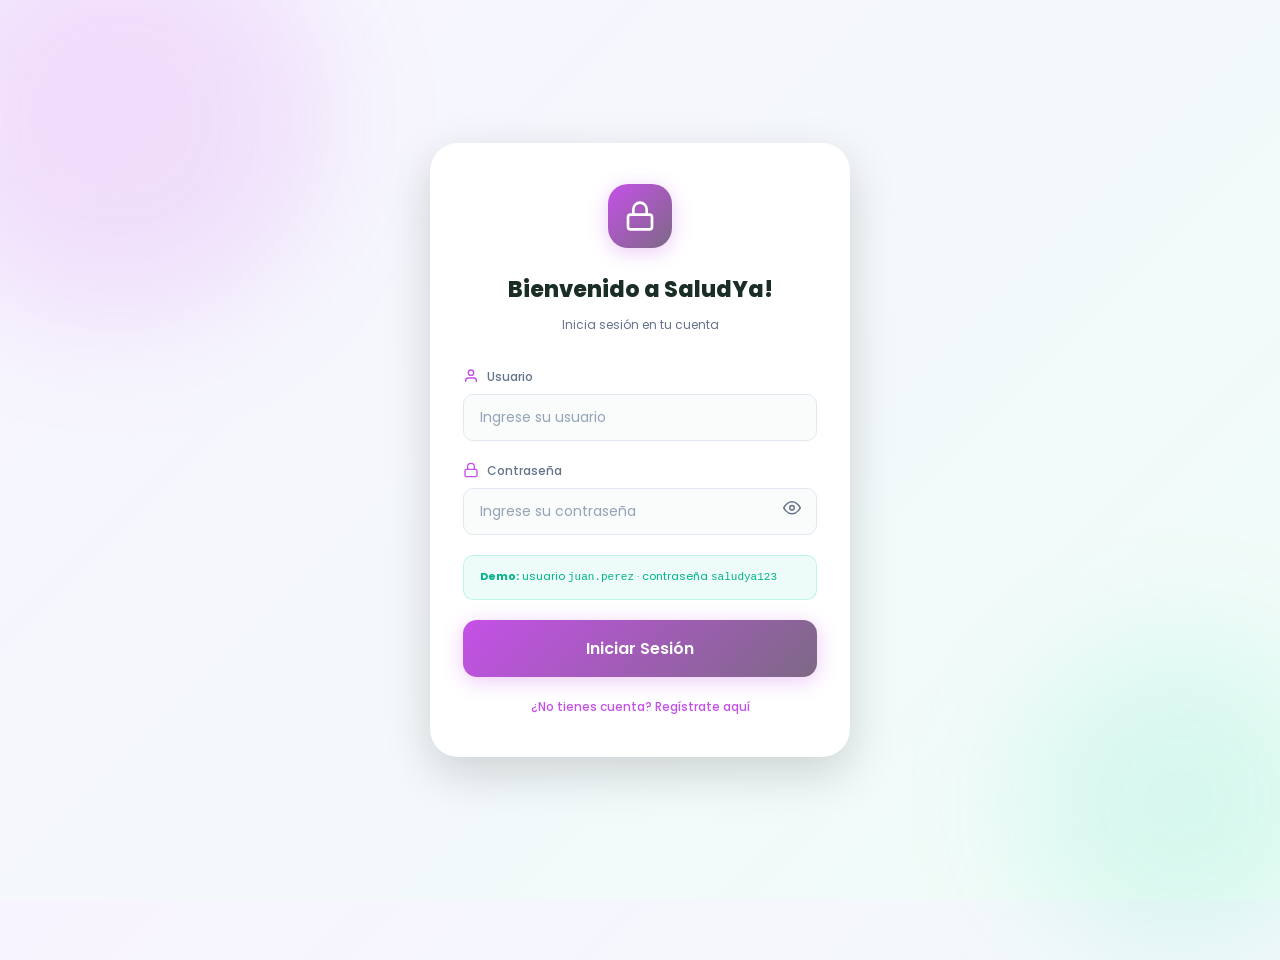
==== index.html @ fa6fcc3b "Subir todos los archivos" ====
<!DOCTYPE html>
<html lang="es">
<head>
  <meta charset="UTF-8">
  <meta name="viewport" content="width=device-width, initial-scale=1.0">
  <title>SaludYa! — Iniciar Sesión</title>
  <link rel="stylesheet" href="css/variables.css">
  <link rel="stylesheet" href="css/components.css">
  <link rel="stylesheet" href="css/login.css">
</head>
<body class="login-body">

  <div class="login-card">
    <!-- Logo -->
    <div class="login-logo">
      <svg width="32" height="32" viewBox="0 0 24 24" fill="none" stroke="currentColor" stroke-width="2">
        <rect x="3" y="11" width="18" height="11" rx="2" ry="2"/>
        <path d="M7 11V7a5 5 0 0 1 10 0v4"/>
      </svg>
    </div>

    <h1 class="login-title">Bienvenido a SaludYa!</h1>
    <p class="login-subtitle">Inicia sesión en tu cuenta</p>

    <!-- Error -->
    <div class="login-error" id="loginError">
      <svg width="16" height="16" viewBox="0 0 24 24" fill="none" stroke="currentColor" stroke-width="2">
        <circle cx="12" cy="12" r="10"/><line x1="15" y1="9" x2="9" y2="15"/><line x1="9" y1="9" x2="15" y2="15"/>
      </svg>
      <span></span>
    </div>

    <form id="loginForm" class="login-form" novalidate>
      <!-- Username -->
      <div class="form-group">
        <label class="form-label" for="username">
          <svg width="16" height="16" viewBox="0 0 24 24" fill="none" stroke="currentColor" stroke-width="2">
            <path d="M20 21v-2a4 4 0 0 0-4-4H8a4 4 0 0 0-4 4v2"/><circle cx="12" cy="7" r="4"/>
          </svg>
          Usuario
        </label>
        <input
          type="text"
          id="username"
          class="form-control"
          placeholder="Ingrese su usuario"
          autocomplete="username"
        >
      </div>

      <!-- Password -->
      <div class="form-group">
        <label class="form-label" for="password">
          <svg width="16" height="16" viewBox="0 0 24 24" fill="none" stroke="currentColor" stroke-width="2">
            <rect x="3" y="11" width="18" height="11" rx="2"/><path d="M7 11V7a5 5 0 0 1 10 0v4"/>
          </svg>
          Contraseña
        </label>
        <div class="input-wrapper">
          <input
            type="password"
            id="password"
            class="form-control"
            placeholder="Ingrese su contraseña"
            autocomplete="current-password"
          >
          <span class="input-icon" id="togglePassword">
            <svg width="18" height="18" viewBox="0 0 24 24" fill="none" stroke="currentColor" stroke-width="2">
              <path d="M1 12s4-8 11-8 11 8 11 8-4 8-11 8-11-8-11-8z"/><circle cx="12" cy="12" r="3"/>
            </svg>
          </span>
        </div>
      </div>

      <!-- Demo hint -->
      <div style="background:rgba(0,212,161,0.07);border:1px solid rgba(0,212,161,0.20);border-radius:var(--radius-md);padding:var(--space-3) var(--space-4);font-size:var(--font-xs);color:var(--color-accent-dark);">
        <strong>Demo:</strong> usuario <code>juan.perez</code> · contraseña <code>saludya123</code>
      </div>

      <!-- Submit -->
      <button type="submit" class="btn btn-gradient btn-lg btn-block" id="submitBtn">
        <span id="btnText">Iniciar Sesión</span>
        <div class="spinner" id="btnSpinner" style="display:none;"></div>
      </button>
    </form>

    <p class="login-register" id="registerLink">¿No tienes cuenta? Regístrate aquí</p>
  </div>

  <script src="js/utils.js"></script>
  <script src="js/login.js"></script>
</body>
</html>
---- css/variables.css ----
/* ============================================
   SaludYa! - Design System Variables
   Regla de 8 puntos | Poppins | Lucide Icons
   ============================================ */

@import url('https://fonts.googleapis.com/css2?family=Poppins:wght@300;400;500;600;700;800&display=swap');

:root {
  /* ─── Color Palette ─── */
  --color-primary:       #c550e8;
  --color-primary-dark:  #a83ec8;
  --color-primary-light: #d97df0;
  --color-secondary:     #7d6985;
  --color-accent:        #00d4a1;
  --color-accent-dark:   #00b389;
  --color-warning:       #e6b84d;
  --color-warning-dark:  #c99b38;
  --color-destructive:   #d63939;
  --color-destructive-dark: #b52e2e;

  /* ─── Neutrals ─── */
  --color-bg:            #fafcfb;
  --color-card:          #ffffff;
  --color-dark:          #2a3d35;
  --color-border:        #e2e8f0;
  --color-border-light:  #f0f4f8;
  --color-text:          #1a2e25;
  --color-text-muted:    #64748b;
  --color-text-light:    #94a3b8;

  /* ─── Gradients ─── */
  --gradient-primary:    linear-gradient(135deg, #c550e8 0%, #7d6985 100%);
  --gradient-accent:     linear-gradient(135deg, #00d4a1 0%, #0099b5 100%);
  --gradient-warning:    linear-gradient(135deg, #e6b84d 0%, #c98d2e 100%);
  --gradient-bg:         linear-gradient(135deg, #f8f4ff 0%, #f0fdf8 100%);

  /* ─── Shadows ─── */
  --shadow-xs:   0 1px 2px rgba(0,0,0,0.05);
  --shadow-sm:   0 2px 8px rgba(0,0,0,0.08);
  --shadow-md:   0 4px 16px rgba(0,0,0,0.10);
  --shadow-lg:   0 8px 32px rgba(0,0,0,0.12);
  --shadow-xl:   0 16px 48px rgba(0,0,0,0.16);
  --shadow-primary: 0 4px 20px rgba(197,80,232,0.30);
  --shadow-accent:  0 4px 20px rgba(0,212,161,0.30);

  /* ─── 8-Point Spacing Scale ─── */
  --space-1:  4px;
  --space-2:  8px;
  --space-3:  12px;
  --space-4:  16px;
  --space-5:  20px;
  --space-6:  24px;
  --space-7:  28px;
  --space-8:  32px;
  --space-10: 40px;
  --space-12: 48px;
  --space-16: 64px;
  --space-20: 80px;

  /* ─── Border Radius ─── */
  --radius-sm:  6px;
  --radius-md:  10px;
  --radius-lg:  14px;
  --radius-xl:  20px;
  --radius-2xl: 28px;
  --radius-full: 9999px;

  /* ─── Typography ─── */
  --font-family: 'Poppins', sans-serif;
  --font-xs:   11px;
  --font-sm:   12px;
  --font-base: 14px;
  --font-md:   15px;
  --font-lg:   16px;
  --font-xl:   18px;
  --font-2xl:  22px;
  --font-3xl:  28px;
  --font-4xl:  36px;

  /* ─── Transitions ─── */
  --transition-fast:   all 0.15s ease;
  --transition-base:   all 0.25s ease;
  --transition-slow:   all 0.40s ease;
  --transition-spring: all 0.30s cubic-bezier(0.34, 1.56, 0.64, 1);
}

/* ─── Reset & Base ─── */
*, *::before, *::after {
  box-sizing: border-box;
  margin: 0;
  padding: 0;
}

html { font-size: 16px; }

body {
  font-family: var(--font-family);
  font-size: var(--font-base);
  color: var(--color-text);
  background: var(--color-bg);
  line-height: 1.6;
  -webkit-font-smoothing: antialiased;
}

a { text-decoration: none; color: inherit; }
ul { list-style: none; }
button { cursor: pointer; border: none; background: none; font-family: inherit; }
input, select, textarea { font-family: inherit; }

/* ─── Scrollbar ─── */
::-webkit-scrollbar { width: 6px; height: 6px; }
::-webkit-scrollbar-track { background: transparent; }
::-webkit-scrollbar-thumb { background: var(--color-border); border-radius: var(--radius-full); }
::-webkit-scrollbar-thumb:hover { background: var(--color-text-light); }

/* ─── Shared Animations ─── */
@keyframes fadeIn {
  from { opacity: 0; transform: translateY(12px); }
  to   { opacity: 1; transform: translateY(0); }
}
@keyframes slideIn {
  from { opacity: 0; transform: translateX(-16px); }
  to   { opacity: 1; transform: translateX(0); }
}
@keyframes scaleIn {
  from { opacity: 0; transform: scale(0.95); }
  to   { opacity: 1; transform: scale(1); }
}
@keyframes pulse {
  0%, 100% { opacity: 1; }
  50%       { opacity: 0.6; }
}
@keyframes spin {
  from { transform: rotate(0deg); }
  to   { transform: rotate(360deg); }
}
---- css/components.css ----
/* ============================================
   SaludYa! - Shared Components
   ============================================ */

/* ─── PAGE HEADER (gradient banner) ─── */
.page-header {
  background: var(--gradient-primary);
  border-radius: var(--radius-xl);
  padding: var(--space-6) var(--space-8);
  display: flex;
  align-items: center;
  justify-content: space-between;
  margin-bottom: var(--space-8);
  position: relative;
  overflow: hidden;
}
.page-header::before {
  content: '';
  position: absolute;
  top: -40px; right: -40px;
  width: 160px; height: 160px;
  background: rgba(255,255,255,0.08);
  border-radius: 50%;
}
.page-header::after {
  content: '';
  position: absolute;
  bottom: -50px; left: 30%;
  width: 200px; height: 200px;
  background: rgba(255,255,255,0.05);
  border-radius: 50%;
}
.page-header.accent  { background: var(--gradient-accent); }
.page-header.warning { background: var(--gradient-warning); }

.page-header__icon {
  width: 48px; height: 48px;
  background: rgba(255,255,255,0.20);
  border-radius: var(--radius-md);
  display: flex; align-items: center; justify-content: center;
  margin-right: var(--space-4);
  flex-shrink: 0;
}
.page-header__icon svg { color: #fff; }

.page-header__info { flex: 1; }
.page-header__title {
  font-size: var(--font-2xl);
  font-weight: 700;
  color: #fff;
  line-height: 1.2;
}
.page-header__subtitle {
  font-size: var(--font-sm);
  color: rgba(255,255,255,0.80);
  font-style: italic;
  margin-top: var(--space-1);
}
.page-header__left {
  display: flex;
  align-items: center;
}

/* ─── BUTTONS ─── */
.btn {
  display: inline-flex;
  align-items: center;
  justify-content: center;
  gap: var(--space-2);
  padding: var(--space-3) var(--space-5);
  border-radius: var(--radius-md);
  font-size: var(--font-base);
  font-weight: 600;
  font-family: var(--font-family);
  transition: var(--transition-base);
  cursor: pointer;
  border: none;
  white-space: nowrap;
  position: relative;
  overflow: hidden;
}
.btn::after {
  content: '';
  position: absolute;
  inset: 0;
  background: rgba(255,255,255,0);
  transition: var(--transition-fast);
}
.btn:hover::after { background: rgba(255,255,255,0.10); }
.btn:active { transform: scale(0.97); }
.btn svg { flex-shrink: 0; }

.btn-primary {
  background: var(--color-primary);
  color: #fff;
  box-shadow: var(--shadow-primary);
}
.btn-primary:hover { background: var(--color-primary-dark); }

.btn-gradient {
  background: var(--gradient-primary);
  color: #fff;
  box-shadow: var(--shadow-primary);
}

.btn-secondary {
  background: var(--color-secondary);
  color: #fff;
}
.btn-secondary:hover { background: #6b5872; }

.btn-accent {
  background: var(--color-accent);
  color: #fff;
  box-shadow: var(--shadow-accent);
}
.btn-accent:hover { background: var(--color-accent-dark); }

.btn-destructive {
  background: var(--color-destructive);
  color: #fff;
}
.btn-destructive:hover { background: var(--color-destructive-dark); }

.btn-warning {
  background: var(--color-warning);
  color: #fff;
}
.btn-warning:hover { background: var(--color-warning-dark); }

.btn-ghost {
  background: rgba(255,255,255,0.15);
  color: #fff;
  border: 1px solid rgba(255,255,255,0.25);
  backdrop-filter: blur(4px);
}
.btn-ghost:hover { background: rgba(255,255,255,0.25); }

.btn-outline {
  background: transparent;
  color: var(--color-primary);
  border: 1.5px solid var(--color-primary);
}
.btn-outline:hover { background: rgba(197,80,232,0.06); }

.btn-sm {
  padding: var(--space-2) var(--space-4);
  font-size: var(--font-sm);
  border-radius: var(--radius-sm);
}
.btn-lg {
  padding: var(--space-4) var(--space-8);
  font-size: var(--font-lg);
  border-radius: var(--radius-lg);
}
.btn-block { width: 100%; }
.btn:disabled { opacity: 0.5; cursor: not-allowed; pointer-events: none; }

/* ─── BADGES ─── */
.badge {
  display: inline-flex;
  align-items: center;
  gap: 4px;
  padding: 3px 10px;
  border-radius: var(--radius-full);
  font-size: var(--font-xs);
  font-weight: 600;
  border: 1.5px solid;
}
.badge-pending  { color: var(--color-warning);     border-color: var(--color-warning);     background: rgba(230,184,77,0.10); }
.badge-confirmed{ color: var(--color-primary);     border-color: var(--color-primary);     background: rgba(197,80,232,0.10); }
.badge-completed{ color: var(--color-accent);      border-color: var(--color-accent);      background: rgba(0,212,161,0.10); }
.badge-cancelled{ color: var(--color-destructive); border-color: var(--color-destructive); background: rgba(214,57,57,0.10); }

/* ─── CARDS ─── */
.card {
  background: var(--color-card);
  border-radius: var(--radius-lg);
  border: 1px solid var(--color-border);
  box-shadow: var(--shadow-sm);
  overflow: hidden;
  transition: var(--transition-base);
}
.card:hover { box-shadow: var(--shadow-md); transform: translateY(-2px); }
.card-body { padding: var(--space-6); }
.card-header-gradient {
  background: var(--gradient-primary);
  padding: var(--space-5) var(--space-6);
}
.card-title { font-size: var(--font-xl); font-weight: 700; }
.card-text  { font-size: var(--font-base); color: var(--color-text-muted); margin-top: var(--space-2); }

/* ─── FORM INPUTS ─── */
.form-group {
  display: flex;
  flex-direction: column;
  gap: var(--space-2);
}
.form-label {
  display: flex;
  align-items: center;
  gap: var(--space-2);
  font-size: var(--font-sm);
  font-weight: 500;
  color: var(--color-text-muted);
}
.form-label svg { color: var(--color-primary); flex-shrink: 0; }

.form-control {
  width: 100%;
  padding: var(--space-3) var(--space-4);
  border: 1.5px solid var(--color-border);
  border-radius: var(--radius-md);
  font-size: var(--font-base);
  font-family: var(--font-family);
  color: var(--color-text);
  background: var(--color-bg);
  transition: var(--transition-fast);
  outline: none;
}
.form-control:focus {
  border-color: var(--color-primary);
  box-shadow: 0 0 0 3px rgba(197,80,232,0.12);
  background: var(--color-card);
}
.form-control::placeholder { color: var(--color-text-light); }
.form-control:disabled, .form-control[readonly] {
  background: var(--color-secondary);
  color: #fff;
  border-color: var(--color-secondary);
  opacity: 0.85;
}

.input-wrapper {
  position: relative;
}
.input-wrapper .form-control { padding-right: var(--space-10); }
.input-wrapper .input-icon {
  position: absolute;
  right: var(--space-4);
  top: 50%;
  transform: translateY(-50%);
  color: var(--color-text-muted);
  cursor: pointer;
  transition: var(--transition-fast);
}
.input-wrapper .input-icon:hover { color: var(--color-primary); }

textarea.form-control { resize: vertical; min-height: 96px; }
select.form-control { cursor: pointer; }

/* ─── TABS ─── */
.tabs {
  display: flex;
  gap: var(--space-2);
  background: var(--color-border-light);
  border-radius: var(--radius-md);
  padding: var(--space-1);
  width: fit-content;
}
.tab-btn {
  padding: var(--space-2) var(--space-5);
  border-radius: var(--radius-sm);
  font-size: var(--font-sm);
  font-weight: 500;
  color: var(--color-text-muted);
  transition: var(--transition-fast);
  cursor: pointer;
  background: transparent;
  border: none;
  font-family: var(--font-family);
}
.tab-btn.active {
  background: var(--color-card);
  color: var(--color-primary);
  font-weight: 600;
  box-shadow: var(--shadow-xs);
}
.tab-btn:not(.active):hover { color: var(--color-text); }

/* ─── FILTER PILLS ─── */
.filter-bar {
  display: flex;
  align-items: center;
  gap: var(--space-2);
  flex-wrap: wrap;
}
.filter-bar__label {
  display: flex;
  align-items: center;
  gap: var(--space-2);
  font-size: var(--font-sm);
  color: var(--color-text-muted);
  margin-right: var(--space-2);
}
.filter-pill {
  padding: var(--space-2) var(--space-4);
  border-radius: var(--radius-full);
  border: 1.5px solid var(--color-border);
  font-size: var(--font-sm);
  font-weight: 500;
  color: var(--color-text-muted);
  background: transparent;
  cursor: pointer;
  transition: var(--transition-fast);
  font-family: var(--font-family);
}
.filter-pill.active {
  background: var(--color-primary);
  color: #fff;
  border-color: var(--color-primary);
}
.filter-pill:not(.active):hover { border-color: var(--color-primary); color: var(--color-primary); }

/* ─── EMPTY STATE ─── */
.empty-state {
  display: flex;
  flex-direction: column;
  align-items: center;
  justify-content: center;
  padding: var(--space-16) var(--space-8);
  gap: var(--space-4);
  color: var(--color-text-muted);
  text-align: center;
}
.empty-state__icon {
  width: 64px; height: 64px;
  background: rgba(197,80,232,0.08);
  border-radius: var(--radius-xl);
  display: flex; align-items: center; justify-content: center;
  margin-bottom: var(--space-2);
}
.empty-state__icon svg { color: var(--color-primary); }
.empty-state__title { font-size: var(--font-lg); font-weight: 600; color: var(--color-text); }
.empty-state__text  { font-size: var(--font-sm); }

/* ─── DIVIDER ─── */
.divider {
  height: 1px;
  background: var(--color-border);
  margin: var(--space-6) 0;
}

/* ─── TOAST / ALERT ─── */
.toast {
  position: fixed;
  bottom: var(--space-8);
  right: var(--space-8);
  padding: var(--space-4) var(--space-6);
  border-radius: var(--radius-lg);
  background: var(--color-dark);
  color: #fff;
  font-size: var(--font-sm);
  font-weight: 500;
  box-shadow: var(--shadow-xl);
  display: flex;
  align-items: center;
  gap: var(--space-3);
  animation: slideIn 0.3s ease;
  z-index: 9999;
  max-width: 340px;
}
.toast.success { background: var(--color-accent-dark); }
.toast.error   { background: var(--color-destructive); }
.toast.warning { background: var(--color-warning-dark); }

/* ─── STARS ─── */
.stars { display: flex; gap: 2px; }
.star { color: #d1d5db; font-size: 14px; }
.star.filled { color: var(--color-warning); }

/* ─── SECTION TITLE ─── */
.section-label {
  font-size: var(--font-xs);
  font-weight: 600;
  text-transform: uppercase;
  letter-spacing: 0.8px;
  color: var(--color-text-muted);
  margin-bottom: var(--space-3);
}

/* ─── LOADING SPINNER ─── */
.spinner {
  width: 20px; height: 20px;
  border: 2px solid rgba(255,255,255,0.3);
  border-top-color: #fff;
  border-radius: 50%;
  animation: spin 0.7s linear infinite;
}
---- css/login.css ----
/* ============================================
   SaludYa! - Login Page Styles
   ============================================ */

.login-body {
  min-height: 100vh;
  background: var(--gradient-bg);
  display: flex;
  align-items: center;
  justify-content: center;
  padding: var(--space-6);
  position: relative;
  overflow: hidden;
}

/* Decorative blobs */
.login-body::before,
.login-body::after {
  content: '';
  position: absolute;
  border-radius: 50%;
  pointer-events: none;
  filter: blur(60px);
}
.login-body::before {
  width: 400px; height: 400px;
  background: rgba(197,80,232,0.14);
  top: -80px; left: -80px;
}
.login-body::after {
  width: 320px; height: 320px;
  background: rgba(0,212,161,0.10);
  bottom: -60px; right: -60px;
}

/* Card */
.login-card {
  width: 100%;
  max-width: 420px;
  background: var(--color-card);
  border-radius: var(--radius-2xl);
  padding: var(--space-10) var(--space-8);
  box-shadow: var(--shadow-xl);
  border: 1px solid rgba(255,255,255,0.8);
  position: relative;
  animation: scaleIn 0.4s ease;
}

/* Logo / Icon */
.login-logo {
  width: 64px; height: 64px;
  background: var(--gradient-primary);
  border-radius: var(--radius-xl);
  display: flex;
  align-items: center;
  justify-content: center;
  margin: 0 auto var(--space-6);
  box-shadow: var(--shadow-primary);
}
.login-logo svg { color: #fff; }

/* Heading */
.login-title {
  font-size: var(--font-2xl);
  font-weight: 800;
  text-align: center;
  color: var(--color-text);
  margin-bottom: var(--space-2);
}
.login-subtitle {
  font-size: var(--font-sm);
  color: var(--color-text-muted);
  text-align: center;
  margin-bottom: var(--space-8);
}

/* Form */
.login-form {
  display: flex;
  flex-direction: column;
  gap: var(--space-5);
}

/* Register link */
.login-register {
  text-align: center;
  margin-top: var(--space-5);
  font-size: var(--font-sm);
  color: var(--color-primary);
  font-weight: 500;
  cursor: pointer;
  transition: var(--transition-fast);
}
.login-register:hover { color: var(--color-primary-dark); text-decoration: underline; }

/* Error message */
.login-error {
  background: rgba(214,57,57,0.08);
  border: 1px solid rgba(214,57,57,0.25);
  border-radius: var(--radius-md);
  padding: var(--space-3) var(--space-4);
  font-size: var(--font-sm);
  color: var(--color-destructive);
  display: flex;
  align-items: center;
  gap: var(--space-2);
  display: none;
}
.login-error.visible { display: flex; animation: fadeIn 0.2s ease; }
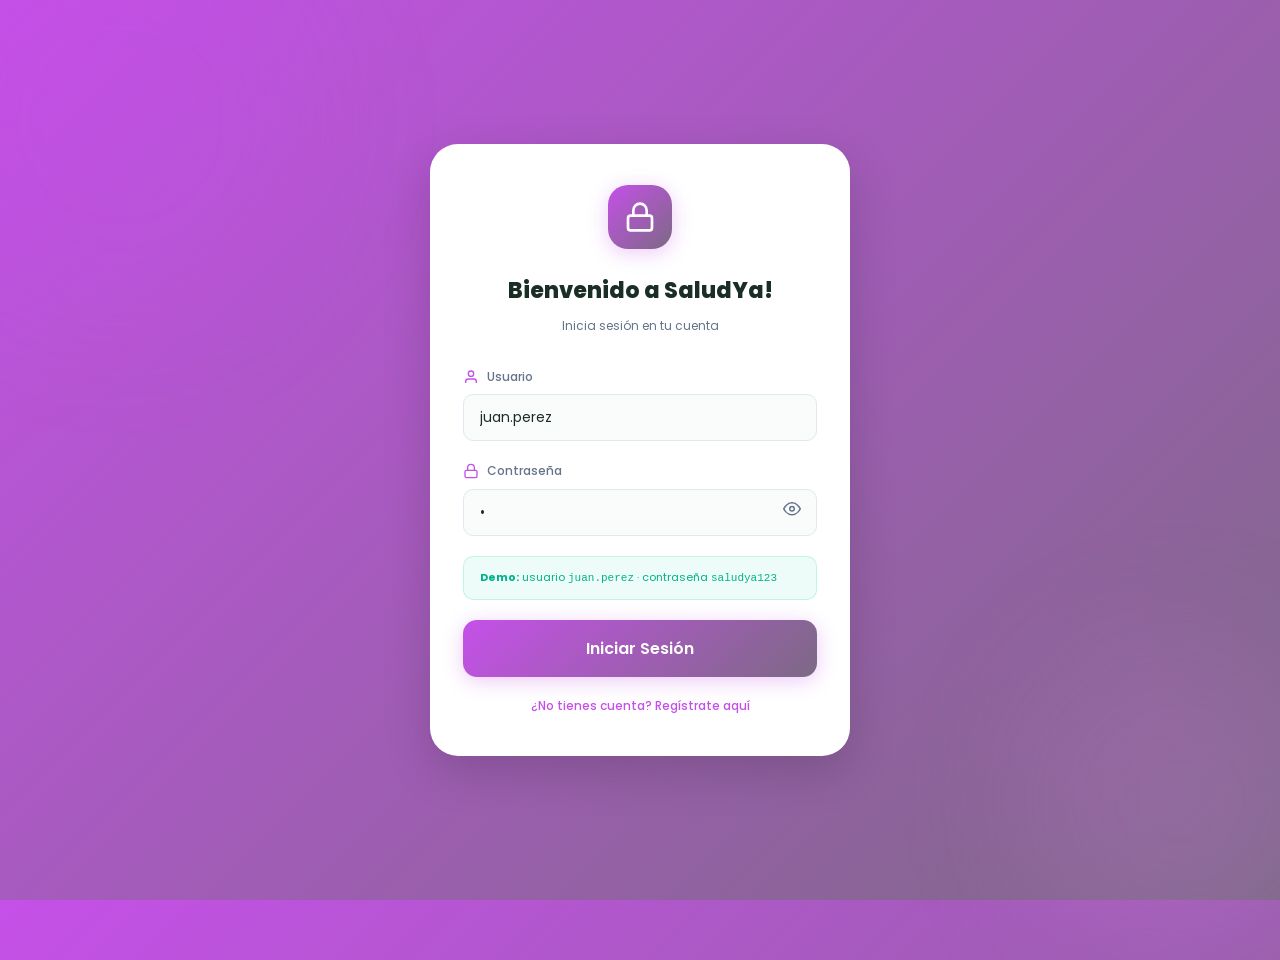
==== commit d5b9e329: "Add Register Option" ====
--- a/index.html
+++ b/index.html
@@ -84,8 +84,58 @@
       </button>
     </form>
 
-    <p class="login-register" id="registerLink">¿No tienes cuenta? Regístrate aquí</p>
+    <button type="button" class="login-register" id="registerLink" aria-haspopup="dialog">
+      ¿No tienes cuenta? Regístrate aquí
+    </button>
   </div>
+
+  <dialog class="register-dialog" id="registerDialog" aria-labelledby="registerTitle">
+    <div class="register-dialog__header">
+      <div>
+        <h2 class="register-dialog__title" id="registerTitle">Crear cuenta</h2>
+        <p class="register-dialog__subtitle">Ingresa tus datos personales</p>
+      </div>
+      <button type="button" class="register-dialog__close" id="closeRegister" aria-label="Cerrar registro">
+        &times;
+      </button>
+    </div>
+
+    <form class="register-form" id="registerForm">
+      <div class="register-form__fields">
+        <div class="form-group">
+          <label class="form-label" for="registerName">Nombre completo</label>
+          <input class="form-control" id="registerName" name="name" type="text" placeholder="Ingrese su nombre completo" autocomplete="name" required>
+        </div>
+        <div class="form-group">
+          <label class="form-label" for="registerUsername">Usuario</label>
+          <input class="form-control" id="registerUsername" name="username" type="text" placeholder="Elija un usuario" autocomplete="username" required>
+        </div>
+        <div class="form-group">
+          <label class="form-label" for="registerEmail">Correo electrónico</label>
+          <input class="form-control" id="registerEmail" name="email" type="email" placeholder="correo@ejemplo.com" autocomplete="email" required>
+        </div>
+        <div class="form-group">
+          <label class="form-label" for="registerPhone">Teléfono</label>
+          <input class="form-control" id="registerPhone" name="phone" type="tel" placeholder="Ingrese su teléfono" autocomplete="tel">
+        </div>
+        <div class="form-group">
+          <label class="form-label" for="registerBirthdate">Fecha de nacimiento</label>
+          <input class="form-control" id="registerBirthdate" name="birthdate" type="date" autocomplete="bday">
+        </div>
+        <div class="form-group">
+          <label class="form-label" for="registerPassword">Contraseña</label>
+          <input class="form-control" id="registerPassword" name="password" type="password" placeholder="Ingrese una contraseña" autocomplete="new-password" required>
+        </div>
+        <div class="form-group register-form__confirm">
+          <label class="form-label" for="registerPasswordConfirm">Confirmar contraseña</label>
+          <input class="form-control" id="registerPasswordConfirm" name="passwordConfirm" type="password" placeholder="Confirme su contraseña" autocomplete="new-password" required>
+        </div>
+      </div>
+      <div class="register-dialog__actions">
+        <button type="button" class="btn btn-gradient" id="closeRegisterAction">Cerrar</button>
+      </div>
+    </form>
+  </dialog>
 
   <script src="js/utils.js"></script>
   <script src="js/login.js"></script>
--- a/css/login.css
+++ b/css/login.css
@@ -4,7 +4,7 @@
 
 .login-body {
   min-height: 100vh;
-  background: var(--gradient-bg);
+  background: var(--gradient-primary);
   display: flex;
   align-items: center;
   justify-content: center;
@@ -29,7 +29,7 @@
 }
 .login-body::after {
   width: 320px; height: 320px;
-  background: rgba(0,212,161,0.10);
+  background: rgba(217,125,240,0.16);
   bottom: -60px; right: -60px;
 }
 
@@ -83,15 +83,75 @@
 
 /* Register link */
 .login-register {
+  display: block;
+  width: 100%;
+  padding: 0;
+  border: 0;
+  background: transparent;
   text-align: center;
   margin-top: var(--space-5);
   font-size: var(--font-sm);
+  font-family: var(--font-family);
   color: var(--color-primary);
   font-weight: 500;
   cursor: pointer;
   transition: var(--transition-fast);
 }
 .login-register:hover { color: var(--color-primary-dark); text-decoration: underline; }
+
+/* Registration dialog */
+.register-dialog {
+  width: min(100% - var(--space-8), 640px);
+  max-width: 640px;
+  max-height: calc(100vh - var(--space-8));
+  margin: auto;
+  padding: var(--space-8);
+  overflow-y: auto;
+  border: 1px solid var(--color-border);
+  border-radius: var(--radius-2xl);
+  background: var(--color-card);
+  color: var(--color-text);
+  box-shadow: var(--shadow-xl);
+}
+.register-dialog::backdrop {
+  background: rgba(26,46,37,0.58);
+  backdrop-filter: blur(4px);
+}
+.register-dialog[open] { animation: scaleIn 0.2s ease; }
+.register-dialog__header {
+  display: flex;
+  align-items: flex-start;
+  justify-content: space-between;
+  gap: var(--space-4);
+  margin-bottom: var(--space-6);
+}
+.register-dialog__title {
+  font-size: var(--font-2xl);
+  font-weight: 700;
+}
+.register-dialog__subtitle {
+  margin-top: var(--space-1);
+  color: var(--color-text-muted);
+  font-size: var(--font-sm);
+}
+.register-dialog__close {
+  flex-shrink: 0;
+  color: var(--color-text-muted);
+  font-size: var(--font-3xl);
+  line-height: 1;
+}
+.register-dialog__close:hover { color: var(--color-primary); }
+.register-form__fields {
+  display: grid;
+  grid-template-columns: repeat(2, minmax(0, 1fr));
+  gap: var(--space-4);
+}
+.register-form__confirm { grid-column: 1 / -1; }
+.register-dialog__actions {
+  display: flex;
+  justify-content: flex-end;
+  margin-top: var(--space-6);
+}
 
 /* Error message */
 .login-error {
@@ -107,3 +167,9 @@
   display: none;
 }
 .login-error.visible { display: flex; animation: fadeIn 0.2s ease; }
+
+@media (max-width: 520px) {
+  .register-dialog { padding: var(--space-6); }
+  .register-form__fields { grid-template-columns: 1fr; }
+  .register-form__confirm { grid-column: auto; }
+}
